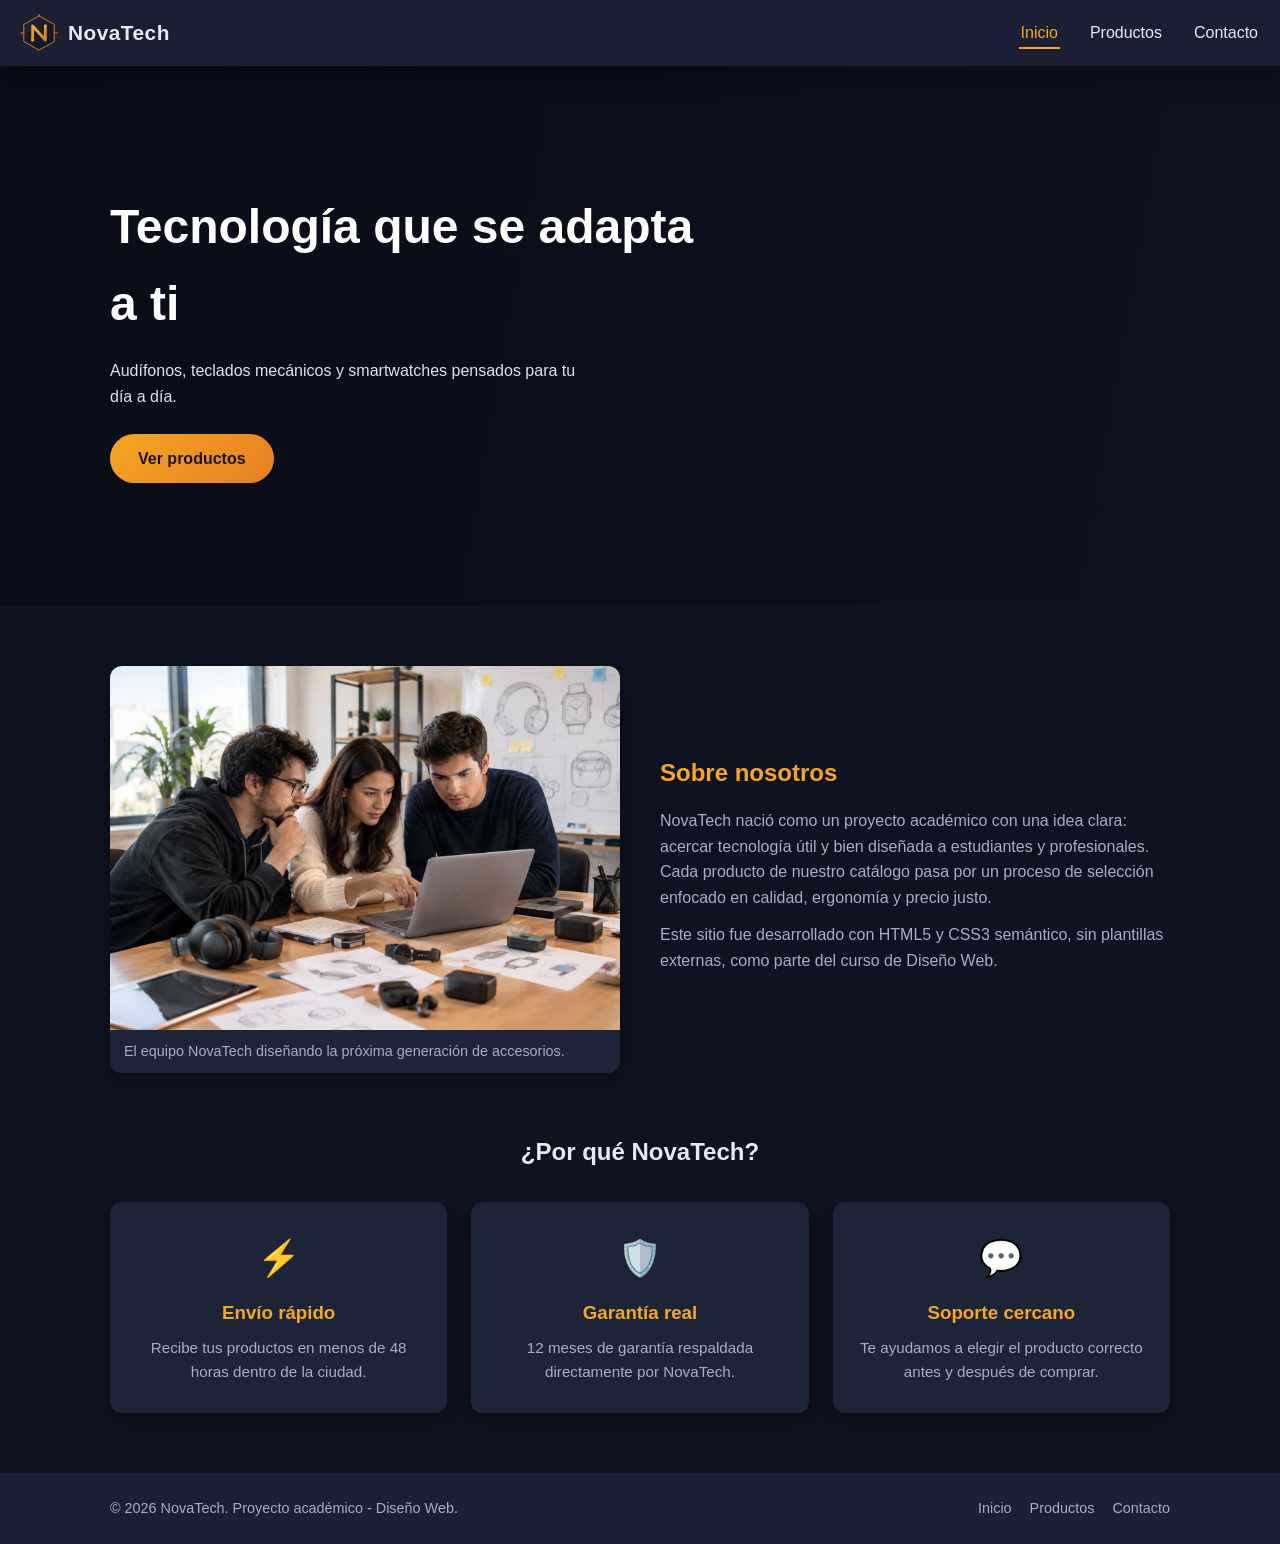
==== index.html @ 9ab07595 "Primer commit - sitio NovaTech" ====
<!DOCTYPE html>
<html lang="es">
<head>
  <!-- ===== METADATOS ===== -->
  <meta charset="UTF-8">
  <meta name="viewport" content="width=device-width, initial-scale=1.0">
  <meta name="description" content="NovaTech: tienda en línea de accesorios tecnológicos - audífonos, teclados mecánicos y smartwatches, con diseño moderno y responsive.">
  <meta name="keywords" content="tecnología, audífonos, teclado mecánico, smartwatch, tienda tecnológica, NovaTech">
  <meta name="author" content="Jhoccer Moncin Lizardo">
  <link rel="icon" type="image/png" href="img/favicon.png">
  <title>NovaTech | Inicio</title>

  <link rel="stylesheet" href="css/estilos.css">
</head>
<body>

  <!-- ===== ENCABEZADO Y NAVEGACIÓN ===== -->
  <header class="site-header">
    <div class="header-contenedor">
      <a href="index.html" class="logo">
        <img src="svg/logo.svg" alt="Logotipo de NovaTech" class="logo-svg">
        <span>NovaTech</span>
      </a>

      <button class="menu-toggle" id="menuToggle" aria-label="Abrir menú" aria-expanded="false">
        <span></span><span></span><span></span>
      </button>

      <nav class="nav-principal" id="navPrincipal">
        <ul>
          <li><a href="index.html" class="activo">Inicio</a></li>
          <li><a href="paginas/productos.html">Productos</a></li>
          <li><a href="paginas/contacto.html">Contacto</a></li>
        </ul>
      </nav>
    </div>
  </header>

  <main>
    <!-- ===== HERO CON VIDEO DE FONDO (con imagen adaptativa como fallback) ===== -->
    <section class="hero">
      <video class="hero-video" autoplay muted loop playsinline poster="img/hero-desktop.jpg">
        <source src="img/vd.mp4" type="video/mp4">
        <!-- Fallback si el navegador no soporta video -->
        <picture>
          <source media="(max-width: 600px)" srcset="img/hero-mobile.jpg">
          <source media="(max-width: 1000px)" srcset="img/hero-desktop.jpg">
          <img src="img/hero-desktop.jpg" alt="Escritorio con accesorios tecnológicos NovaTech" class="hero-img">
        </picture>
      </video>

      <div class="hero-overlay"></div>

      <div class="hero-texto">
        <h1>Tecnología que se adapta a ti</h1>
        <p>Audífonos, teclados mecánicos y smartwatches pensados para tu día a día.</p>
        <a href="paginas/productos.html" class="boton boton-primario">Ver productos</a>
      </div>
    </section>

    <!-- ===== SECCIÓN "QUIÉNES SOMOS" con figure/figcaption ===== -->
    <section class="seccion contenedor">
      <article class="quienes-somos">
        <figure class="figura-equipo">
          <img src="img/img1.png" alt="Equipo de trabajo de NovaTech" loading="lazy">
          <figcaption>El equipo NovaTech diseñando la próxima generación de accesorios.</figcaption>
        </figure>

        <div class="quienes-somos-texto">
          <h2>Sobre nosotros</h2>
          <p>
            NovaTech nació como un proyecto académico con una idea clara: acercar tecnología
            útil y bien diseñada a estudiantes y profesionales. Cada producto de nuestro
            catálogo pasa por un proceso de selección enfocado en calidad, ergonomía y precio justo.
          </p>
          <p>
            Este sitio fue desarrollado con HTML5 y CSS3 semántico, sin plantillas externas,
            como parte del curso de Diseño Web.
          </p>
        </div>
      </article>
    </section>

    <!-- ===== TARJETAS DE VALORES CON EFECTOS HOVER ===== -->
    <section class="seccion contenedor">
      <h2 class="titulo-centrado">¿Por qué NovaTech?</h2>
      <div class="tarjetas">
        <article class="tarjeta">
          <div class="tarjeta-icono">⚡</div>
          <h3>Envío rápido</h3>
          <p>Recibe tus productos en menos de 48 horas dentro de la ciudad.</p>
        </article>
        <article class="tarjeta">
          <div class="tarjeta-icono">🛡️</div>
          <h3>Garantía real</h3>
          <p>12 meses de garantía respaldada directamente por NovaTech.</p>
        </article>
        <article class="tarjeta">
          <div class="tarjeta-icono">💬</div>
          <h3>Soporte cercano</h3>
          <p>Te ayudamos a elegir el producto correcto antes y después de comprar.</p>
        </article>
      </div>
    </section>
  </main>

  <!-- ===== PIE DE PÁGINA ===== -->
  <footer class="site-footer">
    <div class="contenedor footer-contenido">
      <p>&copy; 2026 NovaTech. Proyecto académico - Diseño Web.</p>
      <nav class="footer-nav">
        <a href="index.html">Inicio</a>
        <a href="paginas/productos.html">Productos</a>
        <a href="paginas/contacto.html">Contacto</a>
      </nav>
    </div>
  </footer>

  <script src="js/script.js"></script>
</body>
</html>
---- css/estilos.css ----
/* =====================================================
   NOVATECH - ESTILOS PRINCIPALES
   Proyecto académico - Diseño Web - PA2
   ===================================================== */

/* ---------- VARIABLES GLOBALES ---------- */
:root {
  --color-fondo: #0f1220;
  --color-fondo-alt: #1a1f33;
  --color-superficie: #1e2438;
  --color-texto: #e8e9f0;
  --color-texto-suave: #a7adc4;
  --color-primario: #e67e22;
  --color-primario-claro: #f6a621;
  --color-secundario: #2c3357;
  --fuente-base: 'Segoe UI', Tahoma, Geneva, Verdana, sans-serif;
  --radio: 12px;
  --transicion-suave: 0.3s ease;
  --sombra: 0 8px 24px rgba(0, 0, 0, 0.35);
}

/* ---------- RESET BÁSICO ---------- */
* {
  margin: 0;
  padding: 0;
  box-sizing: border-box;
}

body {
  font-family: var(--fuente-base);
  background-color: var(--color-fondo);
  color: var(--color-texto);
  line-height: 1.6;
}

a {
  color: inherit;
  text-decoration: none;
}

img {
  max-width: 100%;
  display: block;
}

ul {
  list-style: none;
}

.contenedor {
  max-width: 1100px;
  margin: 0 auto;
  padding: 0 20px;
}

.pagina-interior {
  padding-top: 40px;
  padding-bottom: 60px;
}

.pagina-interior h1 {
  font-size: 2rem;
  margin-bottom: 10px;
}

.intro-pagina {
  color: var(--color-texto-suave);
  margin-bottom: 30px;
}

.titulo-centrado {
  text-align: center;
  margin-bottom: 30px;
}

.seccion {
  margin-bottom: 60px;
}

/* ---------- BOTONES ---------- */
.boton {
  display: inline-block;
  padding: 12px 28px;
  border-radius: 30px;
  font-weight: bold;
  border: none;
  cursor: pointer;
  transition: transform var(--transicion-suave), box-shadow var(--transicion-suave), opacity var(--transicion-suave);
}

.boton-primario {
  background: linear-gradient(135deg, var(--color-primario-claro), var(--color-primario));
  color: #14172a;
}

.boton-primario:hover {
  transform: scale(1.06);
  box-shadow: 0 6px 20px rgba(230, 126, 34, 0.45);
}

/* ---------- ENCABEZADO Y NAVEGACIÓN ---------- */
.site-header {
  background-color: var(--color-fondo-alt);
  position: sticky;
  top: 0;
  z-index: 100;
  box-shadow: var(--sombra);
}

/* MODIFICADO: se quitó max-width + margin auto para que el logo
   quede pegado al borde izquierdo real de la pantalla. */
.header-contenedor {
  width: 100%;
  padding: 14px 20px;
  display: flex;
  align-items: center;
  justify-content: space-between;
}

.logo {
  display: flex;
  align-items: center;
  gap: 10px;
  font-size: 1.3rem;
  font-weight: bold;
  letter-spacing: 0.5px;
}

.logo-svg {
  width: 38px;
  height: 38px;
  transition: transform var(--transicion-suave);
}

.logo:hover .logo-svg {
  transform: rotate(-8deg) scale(1.08);
}

.nav-principal ul {
  display: flex;
  gap: 28px;
}

.nav-principal a {
  font-weight: 500;
  padding: 6px 2px;
  border-bottom: 2px solid transparent;
  transition: border-color var(--transicion-suave), color var(--transicion-suave);
}

.nav-principal a:hover,
.nav-principal a.activo {
  color: var(--color-primario-claro);
  border-bottom-color: var(--color-primario-claro);
}

.menu-toggle {
  display: none;
  flex-direction: column;
  gap: 5px;
  background: none;
  border: none;
  cursor: pointer;
}

.menu-toggle span {
  width: 26px;
  height: 3px;
  background-color: var(--color-texto);
  border-radius: 3px;
  transition: transform var(--transicion-suave), opacity var(--transicion-suave);
}

/* ---------- HERO ---------- */
.hero {
  position: relative;
  color: #fff;
  overflow: hidden;
  min-height: 60vh;
}

.hero-video {
  position: absolute;
  inset: 0;
  width: 100%;
  height: 100%;
  min-height: 380px;
  object-fit: cover;
  filter: brightness(0.5) saturate(1.1);
  z-index: 0;
}

/* Fallback: si el navegador no soporta <video>, se usa la imagen adaptativa */
.hero-img {
  width: 100%;
  height: 60vh;
  min-height: 380px;
  object-fit: cover;
  filter: brightness(0.5) saturate(1.1);
}

/* Capa de degradado: garantiza que el texto se lea bien sobre cualquier foto/video */
.hero-overlay {
  position: absolute;
  inset: 0;
  background: linear-gradient(
    100deg,
    rgba(10, 12, 24, 0.92) 0%,
    rgba(10, 12, 24, 0.65) 45%,
    rgba(10, 12, 24, 0.25) 100%
  );
  z-index: 1;
}

.hero-texto {
  position: absolute;
  inset: 0;
  z-index: 2;
  display: flex;
  flex-direction: column;
  justify-content: center;
  align-items: flex-start;
  max-width: 1100px;
  margin: 0 auto;
  padding: 0 20px;
  animation: entradaSuave 1s ease both;
}

.hero-texto h1 {
  font-size: clamp(1.8rem, 4vw, 3rem);
  max-width: 600px;
  margin-bottom: 16px;
}

.hero-texto p {
  max-width: 480px;
  margin-bottom: 24px;
  color: #dfe1ec;
}

/* Animación de entrada (@keyframes) */
@keyframes entradaSuave {
  from {
    opacity: 0;
    transform: translateY(24px);
  }
  to {
    opacity: 1;
    transform: translateY(0);
  }
}

/* ---------- SECCIÓN "QUIÉNES SOMOS" (figure/figcaption) ---------- */
.quienes-somos {
  display: grid;
  grid-template-columns: 1fr 1fr;
  gap: 40px;
  align-items: center;
  padding-top: 60px;
}

.figura-equipo {
  border-radius: var(--radio);
  overflow: hidden;
  box-shadow: var(--sombra);
}

.figura-equipo img {
  width: 100%;
  height: 100%;
  object-fit: cover;
  filter: grayscale(20%);
  transition: filter var(--transicion-suave), transform 0.4s ease;
}

.figura-equipo:hover img {
  filter: grayscale(0%);
  transform: scale(1.04);
}

.figura-equipo figcaption {
  padding: 10px 14px;
  background-color: var(--color-superficie);
  color: var(--color-texto-suave);
  font-size: 0.9rem;
}

.quienes-somos-texto h2 {
  margin-bottom: 16px;
  color: var(--color-primario-claro);
}

.quienes-somos-texto p {
  margin-bottom: 12px;
  color: var(--color-texto-suave);
}

/* ---------- TARJETAS (valores / productos) ---------- */
.tarjetas {
  display: grid;
  grid-template-columns: repeat(3, 1fr);
  gap: 24px;
}

.tarjeta {
  background-color: var(--color-superficie);
  border-radius: var(--radio);
  padding: 28px 22px;
  text-align: center;
  box-shadow: var(--sombra);
  transition: transform var(--transicion-suave), box-shadow var(--transicion-suave);
}

.tarjeta:hover {
  transform: translateY(-8px);
  box-shadow: 0 14px 30px rgba(230, 126, 34, 0.25);
}

.tarjeta-icono {
  font-size: 2.2rem;
  margin-bottom: 12px;
}

.tarjeta h3 {
  margin-bottom: 8px;
  color: var(--color-primario-claro);
}

.tarjeta p {
  color: var(--color-texto-suave);
  font-size: 0.95rem;
}

/* ---------- IMAGEN INTERACTIVA (image map) ---------- */
.seccion-mapa {
  margin-bottom: 60px;
}

.seccion-mapa h2 {
  margin-bottom: 16px;
}

.imagen-mapa {
  width: 100%;
  border-radius: var(--radio);
  box-shadow: var(--sombra);
  cursor: pointer;
  transition: filter var(--transicion-suave);
}

.imagen-mapa:hover {
  filter: brightness(1.1);
}

.nota-mapa {
  margin-top: 10px;
  color: var(--color-texto-suave);
  font-size: 0.9rem;
}

/* ---------- TARJETAS DE PRODUCTO ---------- */
.tarjetas-productos {
  display: grid;
  grid-template-columns: repeat(auto-fit, minmax(260px, 1fr));
  gap: 24px;
}

.tarjeta-producto {
  background-color: var(--color-superficie);
  border-radius: var(--radio);
  overflow: hidden;
  box-shadow: var(--sombra);
  transition: transform var(--transicion-suave);
}

.tarjeta-producto:hover {
  transform: translateY(-6px) scale(1.015);
}

.tarjeta-producto img {
  width: 100%;
  aspect-ratio: 4 / 3;
  object-fit: cover;
  transition: transform 0.5s ease, opacity var(--transicion-suave);
}

.tarjeta-producto:hover img {
  transform: scale(1.08);
}

.tarjeta-producto h3,
.tarjeta-producto p,
.tarjeta-producto .precio {
  padding-left: 18px;
  padding-right: 18px;
}

.tarjeta-producto h3 {
  margin-top: 16px;
  color: var(--color-primario-claro);
}

.tarjeta-producto p {
  color: var(--color-texto-suave);
  font-size: 0.92rem;
  margin: 6px 0 12px;
}

.tarjeta-producto .precio {
  display: block;
  font-weight: bold;
  font-size: 1.1rem;
  padding-bottom: 18px;
}

/* ---------- TABLA COMPARATIVA ---------- */
.tabla-envoltorio {
  overflow-x: auto;
  border-radius: var(--radio);
  box-shadow: var(--sombra);
}

.tabla-comparativa {
  width: 100%;
  border-collapse: collapse;
  background-color: var(--color-superficie);
  min-width: 480px;
}

.tabla-comparativa thead {
  background-color: var(--color-primario);
  color: #14172a;
}

.tabla-comparativa th,
.tabla-comparativa td {
  padding: 14px 16px;
  text-align: left;
}

.tabla-comparativa tbody tr {
  border-bottom: 1px solid var(--color-secundario);
  transition: background-color var(--transicion-suave);
}

.tabla-comparativa tbody tr:hover {
  background-color: var(--color-fondo-alt);
}

/* ---------- SVG DECORATIVO ---------- */
.seccion-svg {
  display: flex;
  align-items: center;
  gap: 20px;
  background-color: var(--color-superficie);
  padding: 24px;
  border-radius: var(--radio);
}

.icono-contacto {
  flex-shrink: 0;
  animation: flotar 3s ease-in-out infinite;
}

@keyframes flotar {
  0%, 100% { transform: translateY(0); }
  50% { transform: translateY(-6px); }
}

.seccion-svg p {
  color: var(--color-texto-suave);
}

/* ---------- FORMULARIO ---------- */
.formulario {
  display: grid;
  gap: 18px;
  max-width: 600px;
}

.campo {
  display: flex;
  flex-direction: column;
  gap: 6px;
}

.campo label,
.campo legend {
  font-weight: 600;
  color: var(--color-texto);
}

.campo input[type="text"],
.campo input[type="email"],
.campo input[type="tel"],
.campo select,
.campo textarea {
  padding: 12px 14px;
  border-radius: 8px;
  border: 1px solid var(--color-secundario);
  background-color: var(--color-superficie);
  color: var(--color-texto);
  font-family: inherit;
  transition: border-color var(--transicion-suave), box-shadow var(--transicion-suave);
}

.campo input:focus,
.campo select:focus,
.campo textarea:focus {
  outline: none;
  border-color: var(--color-primario-claro);
  box-shadow: 0 0 0 3px rgba(230, 126, 34, 0.25);
}

.campo-checkbox label {
  display: flex;
  align-items: center;
  gap: 8px;
  font-weight: 400;
}

fieldset.campo {
  border: 1px solid var(--color-secundario);
  border-radius: 8px;
  padding: 14px 16px;
}

.opcion-radio {
  display: inline-flex;
  align-items: center;
  gap: 6px;
  margin-right: 20px;
  font-weight: 400;
}

.mensaje-confirmacion {
  min-height: 20px;
  color: #4cd137;
  font-weight: 600;
}

/* ---------- PIE DE PÁGINA ---------- */
.site-footer {
  background-color: var(--color-fondo-alt);
  margin-top: 40px;
  padding: 24px 0;
}

.footer-contenido {
  display: flex;
  flex-wrap: wrap;
  justify-content: space-between;
  align-items: center;
  gap: 14px;
  color: var(--color-texto-suave);
  font-size: 0.9rem;
}

.footer-nav {
  display: flex;
  gap: 18px;
}

.footer-nav a:hover {
  color: var(--color-primario-claro);
}

/* =====================================================
   DISEÑO RESPONSIVE
   ===================================================== */

/* --- TABLET (hasta 900px) --- */
@media (max-width: 900px) {
  .tarjetas {
    grid-template-columns: repeat(2, 1fr);
  }

  .quienes-somos {
    grid-template-columns: 1fr;
  }

  .figura-equipo {
    order: -1;
  }
}

/* --- MÓVIL (hasta 600px) --- */
@media (max-width: 600px) {
  .header-contenedor {
    flex-wrap: wrap;
  }

  .menu-toggle {
    display: flex;
  }

  .nav-principal {
    width: 100%;
    max-height: 0;
    overflow: hidden;
    transition: max-height var(--transicion-suave);
  }

  .nav-principal.abierto {
    max-height: 220px;
  }

  .nav-principal ul {
    flex-direction: column;
    gap: 0;
    padding-top: 12px;
  }

  .nav-principal a {
    display: block;
    padding: 10px 0;
    border-bottom: 1px solid var(--color-secundario);
  }

  .tarjetas {
    grid-template-columns: 1fr;
  }

  .hero-texto {
    align-items: center;
    text-align: center;
  }

  .hero-texto p {
    margin-left: auto;
    margin-right: auto;
  }

  .tabla-comparativa th:nth-child(3),
  .tabla-comparativa td:nth-child(3) {
    display: none;
  }

  .seccion-svg {
    flex-direction: column;
    text-align: center;
  }

  /* En móvil, evita cargar video pesado: se muestra el poster/imagen en su lugar */
  .hero-video {
    display: none;
  }

  .hero {
    background-image: url('../img/hero-mobile.jpg');
    background-size: cover;
    background-position: center;
  }
}
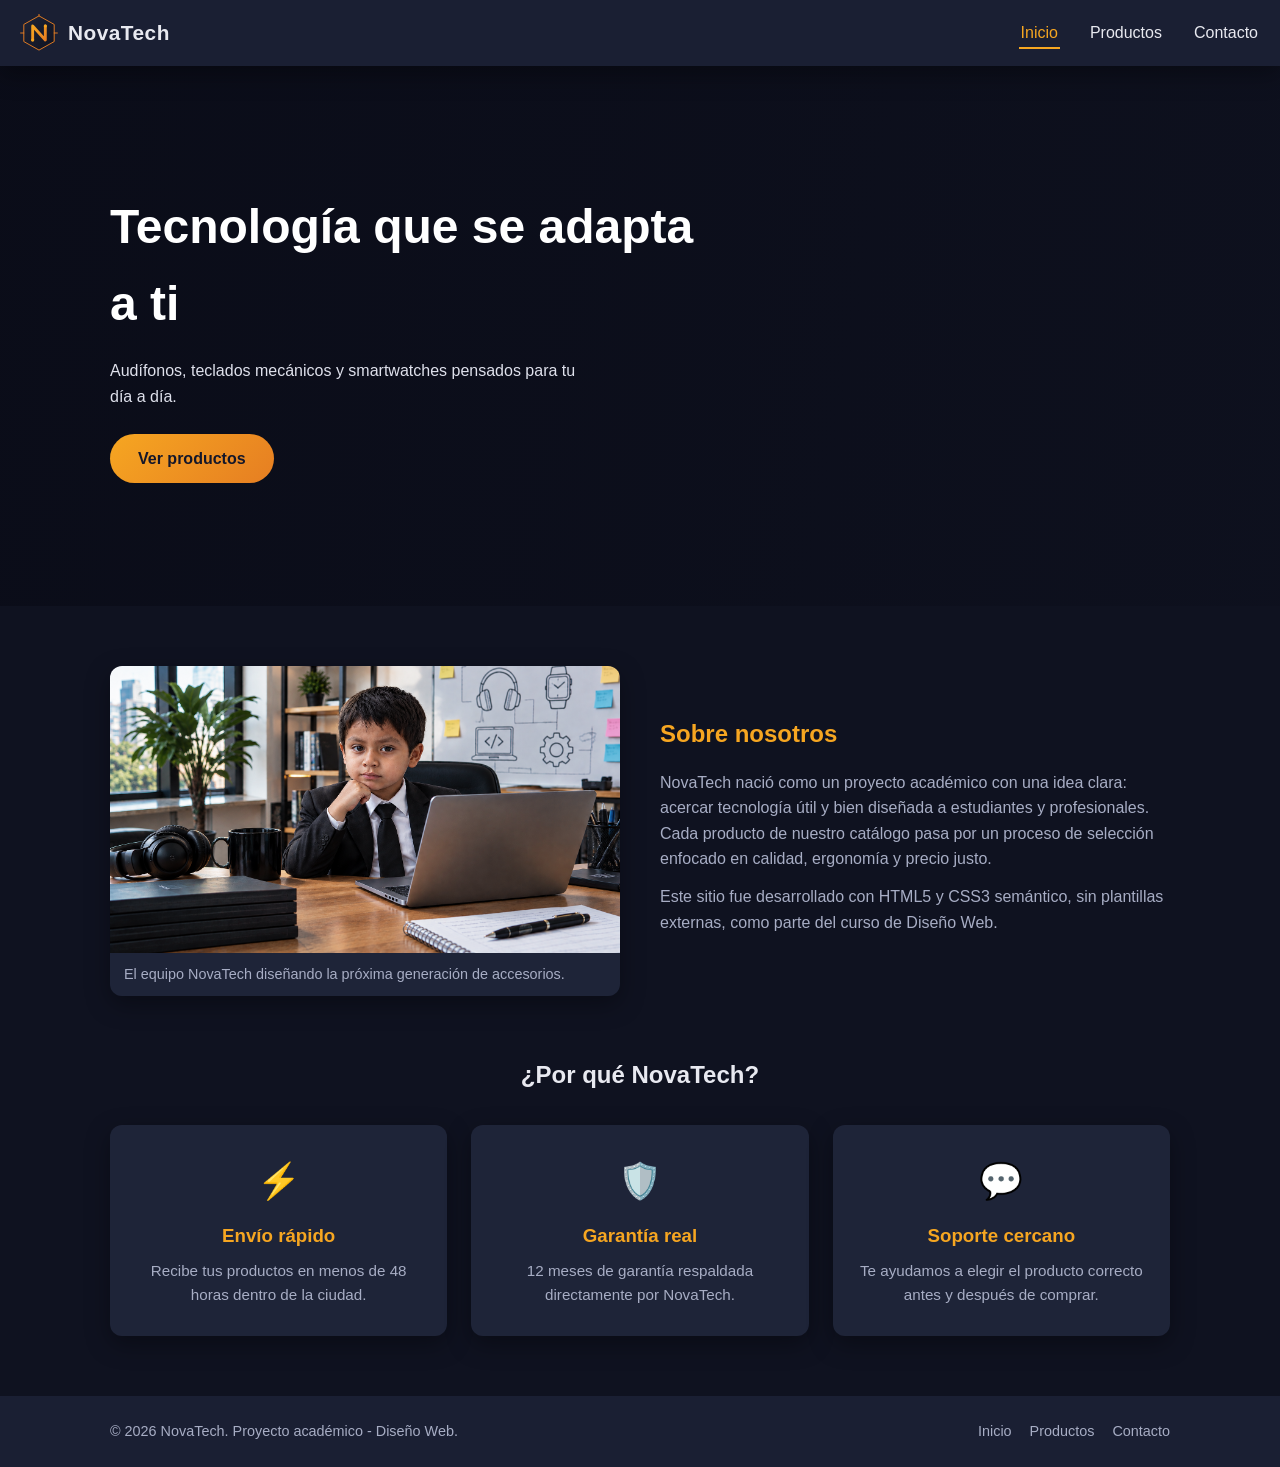
==== commit 929c48af: "Actualizar foto y texto de la seccion Sobre nosotros" ====
--- a/index.html
+++ b/index.html
@@ -62,7 +62,7 @@
     <section class="seccion contenedor">
       <article class="quienes-somos">
         <figure class="figura-equipo">
-          <img src="img/img1.png" alt="Equipo de trabajo de NovaTech" loading="lazy">
+          <img src="img/imgJ.png" alt="Equipo de trabajo de NovaTech" loading="lazy">
           <figcaption>El equipo NovaTech diseñando la próxima generación de accesorios.</figcaption>
         </figure>
 
